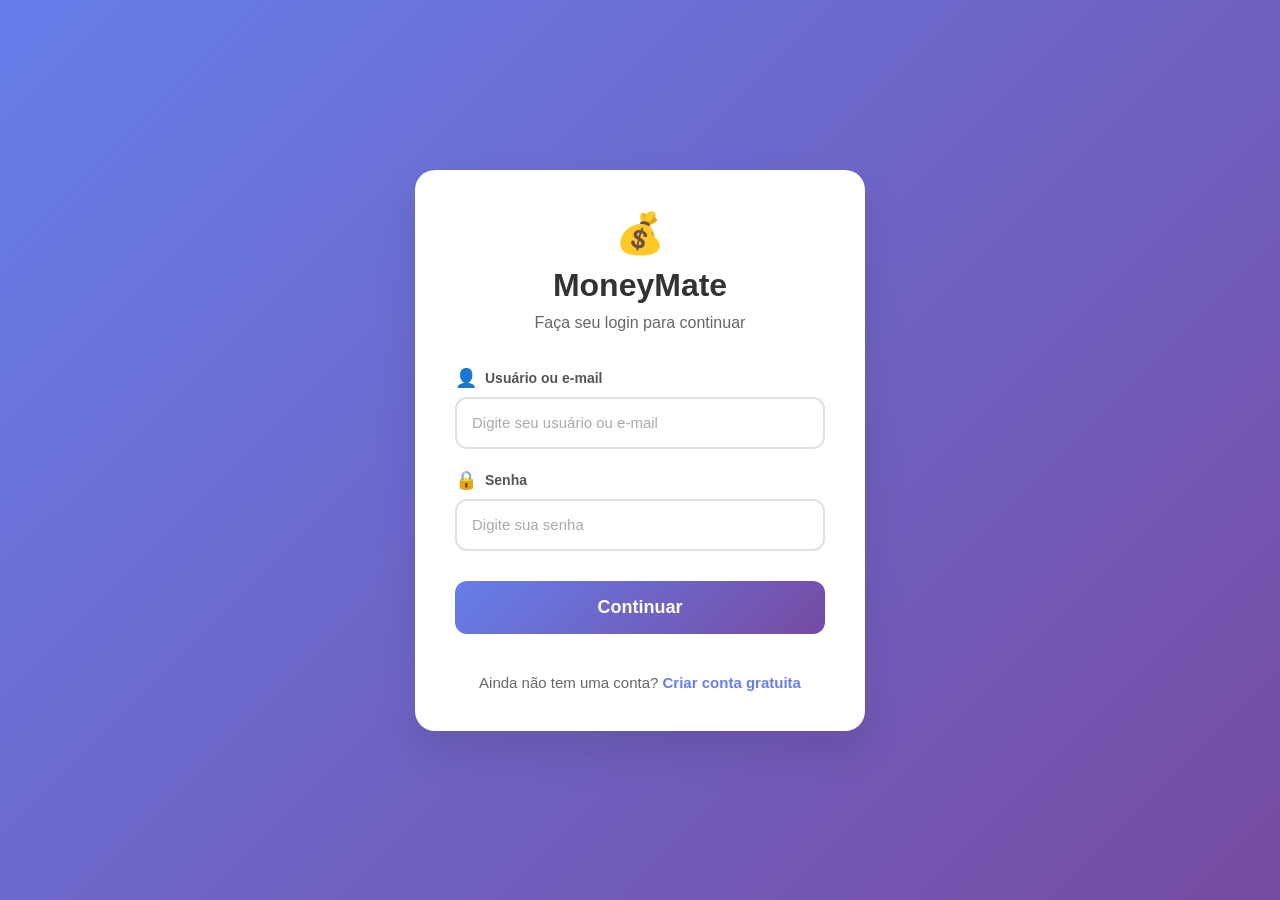
==== index.html @ 3e484067 "Subindo meu projeto MoneyMate" ====
<!DOCTYPE html>
<html lang="pt-BR">
<head>
    <meta charset="UTF-8">
    <meta name="viewport" content="width=device-width, initial-scale=1.0">
    <link rel="stylesheet" href="css/login.css">
    <title>Login - MoneyMate</title>
</head>
<body>
    <main class="pagina-login">
        <div class="cartao-login">
            <div class="cabecalho">
                <h1 class="titulo-app">
                    <span class="icone">💰</span> 
                    MoneyMate
                </h1>
                <p class="subtitulo">Faça seu login para continuar</p>
            </div>

            <form id="formulario-login" class="formulario">
                <div class="campo">
                    <label for="usuario" class="rotulo">
                        <span class="icone-campo">👤</span>
                        Usuário ou e-mail
                    </label>
                    <input 
                        type="text" 
                        id="usuario" 
                        name="usuario" 
                        class="entrada"
                        placeholder="Digite seu usuário ou e-mail"
                        required
                    >
                </div>

                <div class="campo">
                    <label for="senha" class="rotulo">
                        <span class="icone-campo">🔒</span>
                        Senha
                    </label>
                    <input 
                        type="password" 
                        id="senha" 
                        name="senha" 
                        class="entrada"
                        placeholder="Digite sua senha"
                        required
                    >
                </div>

              <button type="submit" class="botao-entrar" id="botao-entrar" formaction="../pages/home.html">
                    Continuar
                </button>

                <p class="texto-cadastro">
                    Ainda não tem uma conta? 
                    <a href="pages/cadastrese.html" class="link-cadastro">
                        Criar conta gratuita
                    </a>
                </p>
            </form>
        </div>
    </main>
</body>
</html>
---- css/login.css ----
* {
    margin: 0;
    padding: 0;
    box-sizing: border-box;
}

body {
    font-family: 'Segoe UI', Tahoma, Geneva, Verdana, sans-serif;
    background: linear-gradient(135deg, #667eea 0%, #764ba2 100%);
    min-height: 100vh;
    display: flex;
    align-items: center;
    justify-content: center;
    padding: 20px;
}

.pagina-login {
    width: 100%;
    max-width: 450px;
}

.cartao-login {
    background: white;
    border-radius: 20px;
    padding: 40px;
    box-shadow: 0 20px 40px rgba(0, 0, 0, 0.1);
    animation: aparecer 0.5s ease-out;
}

.cabecalho {
    text-align: center;
    margin-bottom: 35px;
}

.titulo-app {
    font-size: 32px;
    color: #333;
    margin-bottom: 10px;
}

.titulo-app .icone {
    font-size: 40px;
    display: block;
    margin-bottom: 10px;
}

.subtitulo {
    color: #666;
    font-size: 16px;
}

.formulario {
    display: flex;
    flex-direction: column;
    gap: 20px;
}

.campo {
    display: flex;
    flex-direction: column;
    gap: 8px;
}

.rotulo {
    font-size: 14px;
    font-weight: 600;
    color: #555;
    display: flex;
    align-items: center;
    gap: 8px;
}

.icone-campo {
    font-size: 18px;
}

.entrada {
    padding: 15px;
    border: 2px solid #e1e1e1;
    border-radius: 12px;
    font-size: 16px;
    outline: none;
    width: 100%;
}

.entrada:focus {
    border-color: #667eea;
    box-shadow: 0 0 0 4px rgba(102, 126, 234, 0.1);
}

.entrada::placeholder {
    color: #aaa;
    font-size: 15px;
}

.botao-entrar {
    background: linear-gradient(135deg, #667eea 0%, #764ba2 100%);
    color: white;
    border: none;
    padding: 16px;
    border-radius: 12px;
    font-size: 18px;
    font-weight: 600;
    cursor: pointer;
    margin-top: 10px;
}

.botao-entrar:hover {
    transform: translateY(-2px);
    box-shadow: 0 10px 20px rgba(102, 126, 234, 0.4);
}

.texto-cadastro {
    text-align: center;
    color: #666;
    font-size: 15px;
    margin-top: 20px;
}

.link-cadastro {
    color: #667eea;
    text-decoration: none;
    font-weight: 600;
}

.link-cadastro:hover {
    color: #764ba2;
    text-decoration: underline;
}

@keyframes aparecer {
    from {
        opacity: 0;
        transform: translateY(20px);
    }
    to {
        opacity: 1;
        transform: translateY(0);
    }
}
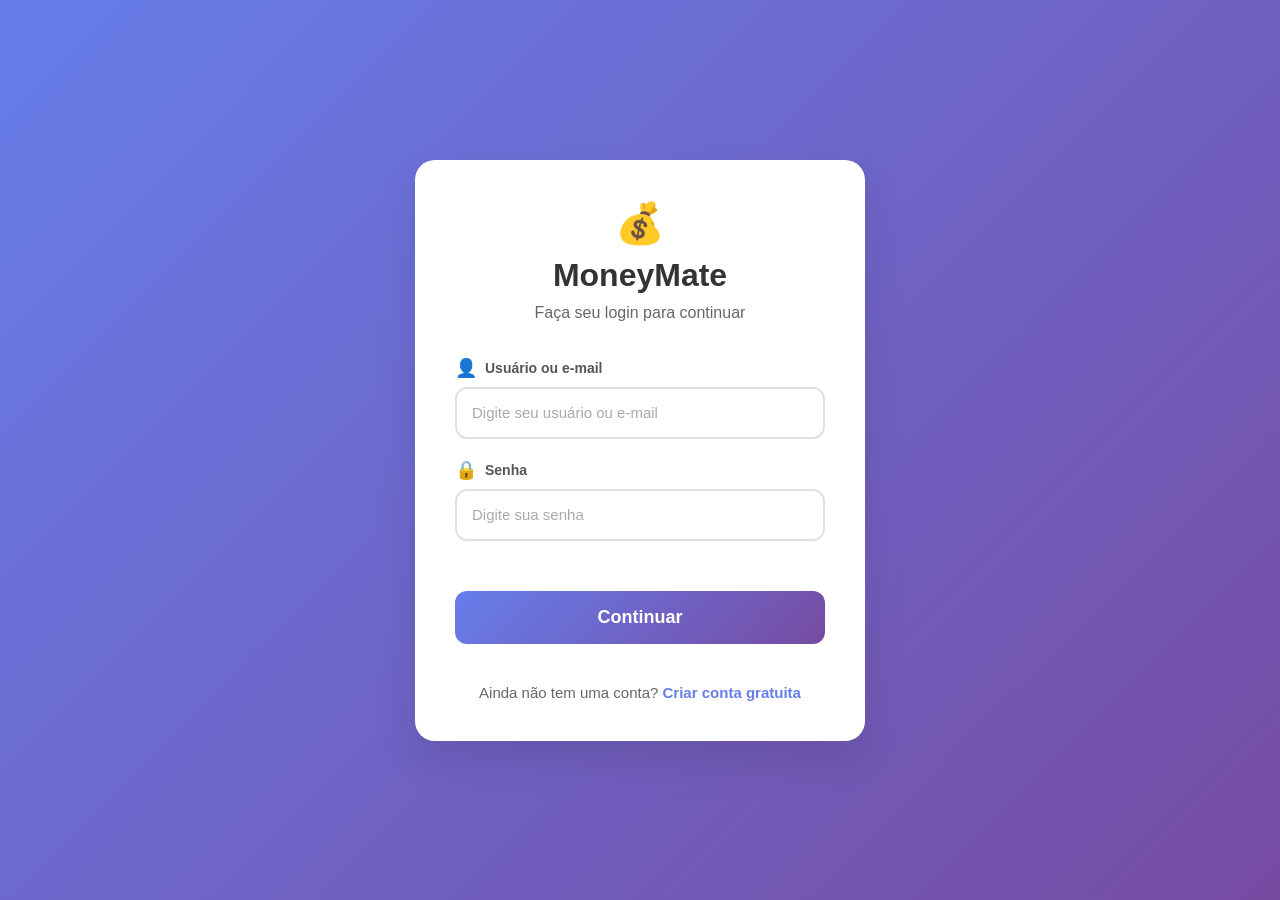
==== commit aa8f4afc: "Commit do login" ====
--- a/index.html
+++ b/index.html
@@ -48,6 +48,7 @@
                     >
                 </div>
 
+                <span id="mensagem"></span>
               <button type="submit" class="botao-entrar" id="botao-entrar" formaction="../pages/home.html">
                     Continuar
                 </button>
@@ -61,5 +62,36 @@
             </form>
         </div>
     </main>
+
+     <script>
+        if (localStorage.getItem("usuario")) {
+            let usuarioSalvo = localStorage.getItem("usuario");
+            let senhaSalva = localStorage.getItem("senha");
+
+            if (usuarioSalvo === "admin" && senhaSalva === "123") {
+                window.location.href = "/pages/home.html";
+            }
+        }
+
+        document.getElementById("formulario-login").addEventListener("submit", function(e) {
+            e.preventDefault();
+
+            let usuario = document.getElementById("usuario").value;
+            let senha = document.getElementById("senha").value;
+
+            if (usuario === "admin" && senha === "123") {
+                localStorage.setItem("usuario","admin");
+                localStorage.setItem("senha","123");
+                document.getElementById("mensagem").innerHTML = "Login OK";
+
+                setTimeout(() => {
+                    window.location.href = "/pages/home.html";
+                }, 1000);
+
+            } else {
+                document.getElementById("mensagem").innerHTML = "Login inválido";
+            }
+        });
+    </script>
 </body>
 </html>
